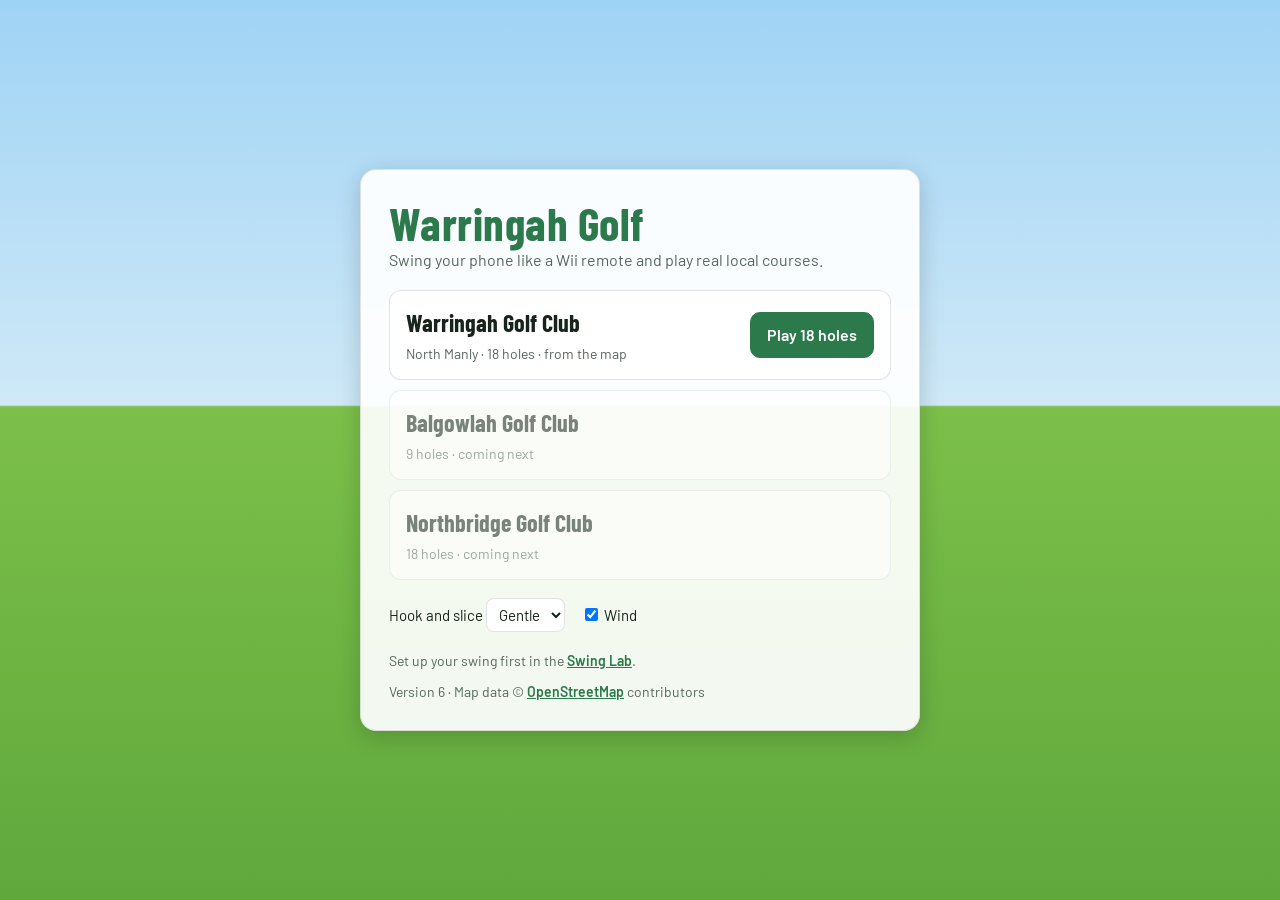
==== index.html @ 0b0e3e0f "Add files via upload" ====
<!doctype html>
<html lang="en">
<head>
<meta charset="utf-8">
<meta name="viewport" content="width=device-width,initial-scale=1">
<title>Warringah Golf</title>
<link rel="preconnect" href="https://fonts.googleapis.com">
<link rel="preconnect" href="https://fonts.gstatic.com" crossorigin>
<link rel="stylesheet" href="https://fonts.googleapis.com/css2?family=Barlow:wght@400;500;600&family=Barlow+Condensed:wght@600;700&display=swap">
<link rel="stylesheet" href="style.css">
<style>
/* Layout: the 3D course fills the window; panels float over it in the corners, Wii style. */
:root{ --panel:rgba(255,255,255,.92); --panel-ink:#17231b; --panel-muted:#55665a; --panel-line:rgba(23,35,27,.12); }
html,body{height:100%;overflow:hidden}
body{background:#9fd3f5}
#view{position:fixed;inset:0;width:100%;height:100%;display:block}
.panel{background:var(--panel);color:var(--panel-ink);border-radius:16px;box-shadow:0 6px 24px rgba(0,0,0,.18);border:1px solid var(--panel-line)}
#hud{position:fixed;inset:0;pointer-events:none}
#hud > *{pointer-events:auto}
.tl{position:absolute;top:calc(14px + env(safe-area-inset-top,0px));left:16px;padding:12px 16px;display:flex;gap:14px;align-items:center}
.holeNum{font-family:var(--display);font-size:52px;line-height:.9;font-weight:700;color:var(--fairway)}
.holeNum small{display:block;font-size:13px;letter-spacing:.1em;text-transform:uppercase;color:var(--panel-muted);font-family:var(--body);font-weight:600}
.tl .meta{display:grid;gap:2px;font-variant-numeric:tabular-nums}
.tl .meta b{font-family:var(--display);font-size:22px}
.tl .meta span{color:var(--panel-muted);font-size:14px}
.tr{position:absolute;top:calc(14px + env(safe-area-inset-top,0px));right:16px;display:flex;gap:8px;align-items:center;flex-wrap:wrap;justify-content:flex-end;max-width:60vw}
.tr button,.btnp{background:var(--panel);color:var(--panel-ink);border:1px solid var(--panel-line);box-shadow:0 3px 12px rgba(0,0,0,.12)}
.chip{font-size:13px;font-weight:600;border-radius:999px;padding:6px 12px;background:var(--panel);color:var(--panel-muted);border:1px solid var(--panel-line);white-space:nowrap}
.chip.ok{color:#1f7a45} .chip.bad{color:#b3372b}
.tc{position:absolute;top:calc(14px + env(safe-area-inset-top,0px));left:50%;transform:translateX(-50%);padding:8px 14px;display:flex;gap:10px;align-items:center;font-variant-numeric:tabular-nums}
#windArrow{width:26px;height:26px;display:inline-block;transition:transform .3s}
.tc .k{font-size:12px;text-transform:uppercase;letter-spacing:.08em;color:var(--panel-muted)}
.tc b{font-family:var(--display);font-size:20px}
.bl{position:absolute;left:16px;bottom:calc(16px + env(safe-area-inset-bottom,0px));padding:14px 18px;min-width:220px;display:grid;gap:8px}
.bl .row{display:flex;justify-content:space-between;gap:16px;align-items:baseline}
.bl .k{font-size:12px;text-transform:uppercase;letter-spacing:.08em;color:var(--panel-muted)}
.bl .big{font-family:var(--display);font-size:30px;font-weight:700;line-height:1}
.bl .mid{font-family:var(--display);font-size:22px;font-weight:700}
#hint{font-size:14px;color:var(--panel-muted);border-top:1px solid var(--panel-line);padding-top:8px}
.br{position:absolute;right:16px;bottom:calc(16px + env(safe-area-inset-bottom,0px));padding:8px;display:grid;gap:6px}
#mini{width:200px;height:290px;border-radius:10px;display:block}
.br .row{display:flex;gap:6px}
.br button{flex:1;padding:8px 10px;font-size:14px}
#banner{position:absolute;left:50%;bottom:calc(120px + env(safe-area-inset-bottom,0px));transform:translate(-50%,10px);padding:12px 20px;font-size:18px;font-weight:600;opacity:0;transition:opacity .25s,transform .25s;pointer-events:none;max-width:min(560px,90vw);text-align:center}
#banner.show{opacity:1;transform:translate(-50%,0)}
#holeCard{position:fixed;left:50%;top:38%;transform:translate(-50%,-50%) scale(.96);padding:22px 40px;text-align:center;opacity:0;transition:opacity .3s,transform .3s;pointer-events:none}
#holeCard.show{opacity:1;transform:translate(-50%,-50%) scale(1)}
#cardA{font-family:var(--display);font-size:64px;font-weight:700;line-height:1;color:var(--fairway)}
#cardB{font-size:18px;color:var(--panel-muted);margin-top:6px}
#powerBar{position:absolute;left:50%;bottom:calc(70px + env(safe-area-inset-bottom,0px));transform:translateX(-50%);width:320px;height:16px;border-radius:999px;overflow:hidden;background:rgba(255,255,255,.7)}
#powerFill{height:100%;width:0;background:linear-gradient(90deg,#7cc98f,#2c7a4c 70%,#e0a33d 92%,#d0533f)}
/* menu and modals */
.overlay{position:fixed;inset:0;display:grid;place-items:center;padding:16px;background:rgba(14,30,20,.35);z-index:5}
#menu{background:linear-gradient(180deg,#9fd3f5 0%,#cfe9f7 45%,#7cc04a 45.2%,#5fa83c 100%)}
.menuBox{width:min(560px,100%);padding:28px;display:grid;gap:18px}
.menuBox h1{font-size:46px;color:var(--fairway)}
.menuBox p{margin:0;color:var(--panel-muted)}
.courses{display:grid;gap:10px}
.course{display:flex;justify-content:space-between;align-items:center;gap:12px;padding:14px 16px;border-radius:12px;border:1px solid var(--panel-line);background:#fff}
.course b{font-family:var(--display);font-size:24px}
.course span{font-size:14px;color:var(--panel-muted)}
.course.soon{opacity:.55}
.course .acts{display:flex;gap:8px;flex-wrap:wrap;justify-content:flex-end}
.opts{display:flex;gap:16px;flex-wrap:wrap;align-items:center;font-size:15px}
.opts select{font:inherit;padding:6px 8px;border-radius:8px;border:1px solid var(--panel-line);background:#fff;color:var(--panel-ink)}
.menuFoot{display:flex;justify-content:space-between;gap:10px;flex-wrap:wrap;font-size:14px;color:var(--panel-muted)}
.menuFoot a{color:var(--fairway);font-weight:600}
.pairBox{width:min(520px,100%);padding:24px;display:grid;gap:14px}
.pairRow{display:flex;gap:18px;align-items:center;flex-wrap:wrap}
#qr{width:170px;height:170px;background:#fff;border-radius:12px;padding:8px;display:grid;place-items:center;border:1px solid var(--panel-line);flex:none}
#qr img{width:100%;height:100%;image-rendering:pixelated}
#qrLink{font-size:12px;word-break:break-all;color:var(--panel-muted)}
.pairBox ol{margin:0;padding-left:20px;flex:1 1 220px}
.keys{font-size:13px;color:var(--panel-muted)}
kbd{font:600 12px/1 var(--body);border:1px solid var(--panel-line);background:#f4f6f2;border-radius:5px;padding:2px 6px}
.scoreBox{width:min(980px,100%);padding:22px;display:grid;gap:14px}
.tableWrap{overflow-x:auto}
#scoreTable table{border-collapse:collapse;width:100%;font-variant-numeric:tabular-nums}
#scoreTable th,#scoreTable td{padding:6px 7px;text-align:center;border-bottom:1px solid var(--panel-line);font-size:15px}
#scoreTable th{text-align:left;color:var(--panel-muted);font-weight:600}
#scoreTable tr.dim td{color:var(--panel-muted);font-size:12px}
#scoreTable td.under span{display:inline-grid;place-items:center;width:28px;height:28px;color:#fff;background:#2c7a4c;border-radius:50%}
#scoreTable td.over{color:#b3372b;font-weight:700}
.scoreBox .acts{display:flex;gap:10px;justify-content:flex-end}
@media (max-width:760px){ #mini{width:130px;height:190px} .tc{display:none} .holeNum{font-size:40px} .bl{min-width:0} }
</style>
</head>
<body>
<canvas id="view" aria-label="Golf course"></canvas>

<div id="hud" hidden>
  <section class="panel tl">
    <div class="holeNum"><small>Hole</small><span id="hHole">1</span></div>
    <div class="meta"><b id="hPar">Par 4</b><span id="hStroke">Shot 1</span><span>Total <b id="hTotal" style="font-size:16px">E</b></span></div>
  </section>
  <section class="panel tc" aria-label="Wind">
    <svg id="windArrow" viewBox="0 0 26 26" aria-hidden="true"><path d="M13 2 L20 12 H15 V24 H11 V12 H6 Z" fill="#2a64a3"/></svg>
    <div><div class="k">Wind</div><b id="hWind">Calm</b></div>
  </section>
  <div class="tr">
    <span class="chip" id="linkChip">Phone not linked</span>
    <button id="pairBtn">Phone code</button>
    <button id="cardBtn">Scorecard</button>
    <button id="menuBtn">Menu</button>
  </div>
  <section class="panel bl">
    <div class="row"><span class="k">To the pin</span><span class="big" id="hPin">–</span></div>
    <div class="row"><span class="k">Club</span><span class="mid" id="hClub">Driver</span></div>
    <div class="row"><span class="k" id="hClubMax">Up to 230 m</span><span class="k" id="hLie">Tee</span></div>
    <div id="hint"></div>
  </section>
  <section class="panel br">
    <canvas id="mini" width="400" height="580" aria-label="Map of this hole"></canvas>
    <div class="row"><button id="mapBtn">Overhead view</button></div>
  </section>
  <div class="panel" id="banner" role="status"></div>
  <div id="powerBar" hidden><div id="powerFill"></div></div>
</div>
<div class="panel" id="holeCard" aria-live="polite"><div id="cardA"></div><div id="cardB"></div></div>

<div class="overlay" id="menu">
  <div class="panel menuBox">
    <div>
      <h1>Warringah Golf</h1>
      <p>Swing your phone like a Wii remote and play real local courses.</p>
    </div>
    <div class="courses">
      <div class="course">
        <div><b>Warringah Golf Club</b><br><span>North Manly · 18 holes · from the map</span></div>
        <div class="acts"><button id="resumeBtn" class="btnp" hidden>Resume</button><button id="playBtn" class="primary">Play 18 holes</button></div>
      </div>
      <div class="course soon"><div><b>Balgowlah Golf Club</b><br><span>9 holes · coming next</span></div></div>
      <div class="course soon"><div><b>Northbridge Golf Club</b><br><span>18 holes · coming next</span></div></div>
    </div>
    <div class="opts">
      <label>Hook and slice <select id="curveSel"><option value="off">Off</option><option value="gentle">Gentle</option><option value="full">Full</option></select></label>
      <label><input type="checkbox" id="windChk"> Wind</label>
    </div>
    <div class="menuFoot"><span>Set up your swing first in the <a href="lab.html">Swing Lab</a>.</span><span><span id="ver"></span> · Map data © <a href="https://www.openstreetmap.org/copyright" target="_blank" rel="noopener">OpenStreetMap</a> contributors</span></div>
  </div>
</div>

<div class="overlay" id="pairModal" hidden>
  <div class="panel pairBox">
    <h2 style="color:var(--panel-ink)">Link your phone</h2>
    <div class="pairRow">
      <div id="qr">Making a code…</div>
      <ol>
        <li>Phone on the same Wi-Fi.</li>
        <li>Scan the code and open the link.</li>
        <li>Tap <b>Start</b>.</li>
        <li>Use <b>◀ Aim ▶</b> to aim, then hold the pad and swing.</li>
      </ol>
    </div>
    <div id="qrLink"></div>
    <div class="keys">No phone? Aim with <kbd>←</kbd> <kbd>→</kbd>, change club with <kbd>↑</kbd> <kbd>↓</kbd>, hold <kbd>Space</kbd> and let go to swing, <kbd>M</kbd> for the overhead view.</div>
    <div style="display:flex;justify-content:flex-end"><button id="pairClose">Close</button></div>
  </div>
</div>

<div class="overlay" id="scoreModal" hidden>
  <div class="panel scoreBox">
    <h2 id="scoreTitle" style="color:var(--panel-ink)">Scorecard</h2>
    <div class="tableWrap" id="scoreTable"></div>
    <p id="scoreSum" style="margin:0"></p>
    <div class="acts"><button id="scoreNew" class="primary" hidden>Play again</button><button id="scoreClose">Close</button></div>
  </div>
</div>
<div class="toast" id="toast"></div>

<script src="vendor/three.min.js"></script>
<script src="vendor/peerjs.min.js"></script>
<script src="vendor/qrcode.js"></script>
<script src="courses/warringah.js"></script>
<script src="js/course.js"></script>
<script src="js/physics.js"></script>
<script src="js/scene.js"></script>
<script src="js/game.js"></script>
</body>
</html>
---- style.css ----
/* Layout: one centred column on the Mac screen; the phone page is a single full-height pad. */
:root{
  --bg:#edf1e9; --surface:#ffffff; --surface-2:#f6f8f3; --ink:#17231b; --muted:#5b6a5f; --line:#d6dfd1;
  --fairway:#2c7a4c; --fairway-ink:#ffffff; --fairway-soft:#dcefe2; --rough:#c9dcc0; --green-dark:#9fc79f;
  --sand:#e6d6a8; --flag:#c43f2e; --flag-soft:#f8e0dc; --amber:#9a5f10; --amber-soft:#faeed7;
  --info:#2a64a3; --info-soft:#e0ebf7;
  --display:"Barlow Condensed","Arial Narrow",system-ui,sans-serif;
  --body:"Barlow",system-ui,-apple-system,"Segoe UI",sans-serif;
  color-scheme:light;
}
@media (prefers-color-scheme: dark){
  :root:not([data-theme="light"]){
    --bg:#0e1511; --surface:#16201a; --surface-2:#1b271f; --ink:#e3ebe5; --muted:#99ab9e; --line:#27362c;
    --fairway:#5cc489; --fairway-ink:#0e1511; --fairway-soft:#1b3a28; --rough:#1e3526; --green-dark:#2c5a3a;
    --sand:#5a4e2c; --flag:#ef7b69; --flag-soft:#3b1f1b; --amber:#e6aa59; --amber-soft:#382a15;
    --info:#7cb2ea; --info-soft:#17283a; color-scheme:dark;
  }
}
:root[data-theme="dark"]{
  --bg:#0e1511; --surface:#16201a; --surface-2:#1b271f; --ink:#e3ebe5; --muted:#99ab9e; --line:#27362c;
  --fairway:#5cc489; --fairway-ink:#0e1511; --fairway-soft:#1b3a28; --rough:#1e3526; --green-dark:#2c5a3a;
  --sand:#5a4e2c; --flag:#ef7b69; --flag-soft:#3b1f1b; --amber:#e6aa59; --amber-soft:#382a15;
  --info:#7cb2ea; --info-soft:#17283a; color-scheme:dark;
}
*{box-sizing:border-box}
[hidden]{display:none!important}
html,body{margin:0}
body{background:var(--bg);color:var(--ink);font:16px/1.5 var(--body)}
h1,h2,.num{font-family:var(--display);letter-spacing:.01em;text-wrap:balance}
h1{font-size:30px;line-height:1.1;margin:0;font-weight:700}
h2{font-size:15px;margin:0 0 12px;text-transform:uppercase;letter-spacing:.08em;color:var(--muted);font-weight:600}
.muted{color:var(--muted)}
button{font:inherit;border-radius:10px;padding:10px 16px;cursor:pointer;border:1px solid var(--line);background:var(--surface-2);color:var(--ink)}
button.primary{background:var(--fairway);color:var(--fairway-ink);border-color:var(--fairway);font-weight:600}
button:focus-visible{outline:3px solid var(--info);outline-offset:2px}
button:disabled{opacity:.5;cursor:default}
.pill{display:inline-block;flex:none;min-width:86px;text-align:center;font-size:12px;font-weight:600;border-radius:999px;padding:3px 10px;background:var(--surface-2);color:var(--muted);border:1px solid var(--line)}
.ok .pill{background:var(--fairway-soft);color:var(--fairway);border-color:transparent}
.bad .pill{background:var(--flag-soft);color:var(--flag);border-color:transparent}
.run .pill{background:var(--info-soft);color:var(--info);border-color:transparent}
.warn .pill{background:var(--amber-soft);color:var(--amber);border-color:transparent}
.toast{position:fixed;left:50%;bottom:calc(20px + env(safe-area-inset-bottom,0px));transform:translateX(-50%);background:var(--ink);color:var(--bg);padding:8px 14px;border-radius:999px;font-size:14px;opacity:0;transition:opacity .2s;pointer-events:none;z-index:9}
.toast.show{opacity:1}
@media (prefers-reduced-motion: reduce){*{transition:none!important;animation:none!important}}
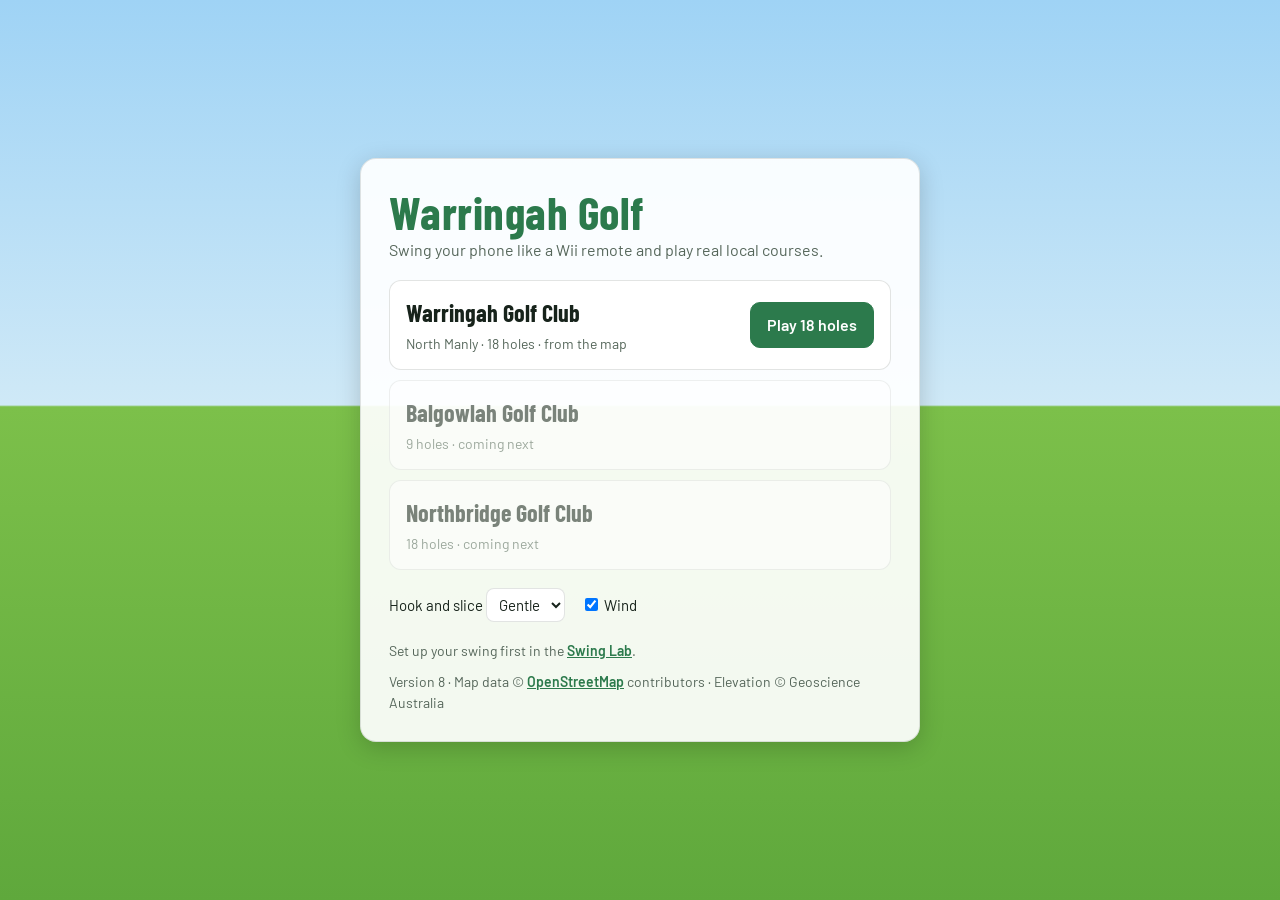
==== commit f76a3281: "Add files via upload" ====
--- a/index.html
+++ b/index.html
@@ -41,14 +41,23 @@
 #mini{width:200px;height:290px;border-radius:10px;display:block}
 .br .row{display:flex;gap:6px}
 .br button{flex:1;padding:8px 10px;font-size:14px}
+.br button.on{background:#2c7a4c;color:#fff;border-color:#2c7a4c}
 #banner{position:absolute;left:50%;bottom:calc(120px + env(safe-area-inset-bottom,0px));transform:translate(-50%,10px);padding:12px 20px;font-size:18px;font-weight:600;opacity:0;transition:opacity .25s,transform .25s;pointer-events:none;max-width:min(560px,90vw);text-align:center}
 #banner.show{opacity:1;transform:translate(-50%,0)}
 #holeCard{position:fixed;left:50%;top:38%;transform:translate(-50%,-50%) scale(.96);padding:22px 40px;text-align:center;opacity:0;transition:opacity .3s,transform .3s;pointer-events:none}
 #holeCard.show{opacity:1;transform:translate(-50%,-50%) scale(1)}
 #cardA{font-family:var(--display);font-size:64px;font-weight:700;line-height:1;color:var(--fairway)}
 #cardB{font-size:18px;color:var(--panel-muted);margin-top:6px}
-#powerBar{position:absolute;left:50%;bottom:calc(70px + env(safe-area-inset-bottom,0px));transform:translateX(-50%);width:320px;height:16px;border-radius:999px;overflow:hidden;background:rgba(255,255,255,.7)}
-#powerFill{height:100%;width:0;background:linear-gradient(90deg,#7cc98f,#2c7a4c 70%,#e0a33d 92%,#d0533f)}
+/* Wii-style swing bar: fills as you swing; the white line is 100%, red above it is an overswing */
+#meter{position:absolute;left:16px;top:50%;transform:translateY(-50%);padding:10px 8px;display:grid;gap:6px;justify-items:center;width:58px}
+#meter .track{position:relative;width:22px;height:240px;border-radius:12px;background:#e3e9e1;overflow:hidden;border:2px solid #fff;box-shadow:inset 0 1px 4px rgba(0,0,0,.18)}
+#meter .over{position:absolute;left:0;right:0;top:0;height:calc(100% * 30 / 130);background:repeating-linear-gradient(-45deg,#f6c9c2,#f6c9c2 5px,#fbe2de 5px,#fbe2de 10px)}
+#meter .fill{position:absolute;left:0;right:0;bottom:0;height:0;background:linear-gradient(0deg,#5bbf74,#2c7a4c 55%,#e0a33d 77%,#d0533f 90%);transition:height .06s linear}
+#meter .peak{position:absolute;left:-2px;right:-2px;height:3px;background:#17231b;bottom:0;opacity:0}
+#meter .full{position:absolute;left:-2px;right:-2px;height:3px;background:#fff;bottom:calc(100% * 100 / 130);box-shadow:0 0 0 1px rgba(0,0,0,.25)}
+#meter .pinTick{position:absolute;left:-6px;width:10px;height:10px;transform:translateY(50%) rotate(45deg);background:#ffe066;border:1px solid #9a7a10;bottom:0;display:none}
+#meter b{font-family:var(--display);font-size:18px;font-variant-numeric:tabular-nums}
+#meter.done .fill{transition:height .25s ease}
 /* menu and modals */
 .overlay{position:fixed;inset:0;display:grid;place-items:center;padding:16px;background:rgba(14,30,20,.35);z-index:5}
 #menu{background:linear-gradient(180deg,#9fd3f5 0%,#cfe9f7 45%,#7cc04a 45.2%,#5fa83c 100%)}
@@ -82,7 +91,7 @@
 #scoreTable td.under span{display:inline-grid;place-items:center;width:28px;height:28px;color:#fff;background:#2c7a4c;border-radius:50%}
 #scoreTable td.over{color:#b3372b;font-weight:700}
 .scoreBox .acts{display:flex;gap:10px;justify-content:flex-end}
-@media (max-width:760px){ #mini{width:130px;height:190px} .tc{display:none} .holeNum{font-size:40px} .bl{min-width:0} }
+@media (max-width:760px){ #mini{width:130px;height:190px} .tc{display:none} .holeNum{font-size:40px} .bl{min-width:0} #meter .track{height:150px} }
 </style>
 </head>
 <body>
@@ -107,14 +116,18 @@
     <div class="row"><span class="k">To the pin</span><span class="big" id="hPin">–</span></div>
     <div class="row"><span class="k">Club</span><span class="mid" id="hClub">Driver</span></div>
     <div class="row"><span class="k" id="hClubMax">Up to 230 m</span><span class="k" id="hLie">Tee</span></div>
+    <div class="row" id="playsRow" hidden><span class="k">Plays like</span><span class="mid" id="hPlays"></span></div>
     <div id="hint"></div>
   </section>
   <section class="panel br">
     <canvas id="mini" width="400" height="580" aria-label="Map of this hole"></canvas>
-    <div class="row"><button id="mapBtn">Overhead view</button></div>
+    <div class="row"><button id="mapBtn">Overhead</button><button id="readBtn">Read green</button></div>
   </section>
   <div class="panel" id="banner" role="status"></div>
-  <div id="powerBar" hidden><div id="powerFill"></div></div>
+  <section class="panel" id="meter" aria-label="Swing power">
+    <div class="track"><div class="over"></div><div class="fill" id="mFill"></div><div class="peak" id="mPeak"></div><div class="full"></div><div class="pinTick" id="mPin" title="Power to reach the pin"></div></div>
+    <b id="mLab">0%</b>
+  </section>
 </div>
 <div class="panel" id="holeCard" aria-live="polite"><div id="cardA"></div><div id="cardB"></div></div>
 
@@ -136,7 +149,7 @@
       <label>Hook and slice <select id="curveSel"><option value="off">Off</option><option value="gentle">Gentle</option><option value="full">Full</option></select></label>
       <label><input type="checkbox" id="windChk"> Wind</label>
     </div>
-    <div class="menuFoot"><span>Set up your swing first in the <a href="lab.html">Swing Lab</a>.</span><span><span id="ver"></span> · Map data © <a href="https://www.openstreetmap.org/copyright" target="_blank" rel="noopener">OpenStreetMap</a> contributors</span></div>
+    <div class="menuFoot"><span>Set up your swing first in the <a href="lab.html">Swing Lab</a>.</span><span><span id="ver"></span> · Map data © <a href="https://www.openstreetmap.org/copyright" target="_blank" rel="noopener">OpenStreetMap</a> contributors · Elevation © Geoscience Australia</span></div>
   </div>
 </div>
 
@@ -153,7 +166,7 @@
       </ol>
     </div>
     <div id="qrLink"></div>
-    <div class="keys">No phone? Aim with <kbd>←</kbd> <kbd>→</kbd>, change club with <kbd>↑</kbd> <kbd>↓</kbd>, hold <kbd>Space</kbd> and let go to swing, <kbd>M</kbd> for the overhead view.</div>
+    <div class="keys">No phone? Aim with <kbd>←</kbd> <kbd>→</kbd>, change club with <kbd>↑</kbd> <kbd>↓</kbd> (the putter works from anywhere), hold <kbd>Space</kbd> and let go to swing, <kbd>M</kbd> overhead view, <kbd>G</kbd> read the green.</div>
     <div style="display:flex;justify-content:flex-end"><button id="pairClose">Close</button></div>
   </div>
 </div>
@@ -172,7 +185,12 @@
 <script src="vendor/peerjs.min.js"></script>
 <script src="vendor/qrcode.js"></script>
 <script src="courses/warringah.js"></script>
+<script src="courses/warringah-elev.js"></script>
 <script src="js/course.js"></script>
+<script src="js/terrain.js"></script>
+<script src="js/trees.js"></script>
+<script src="js/greens.js"></script>
+<script src="js/golfer.js"></script>
 <script src="js/physics.js"></script>
 <script src="js/scene.js"></script>
 <script src="js/game.js"></script>
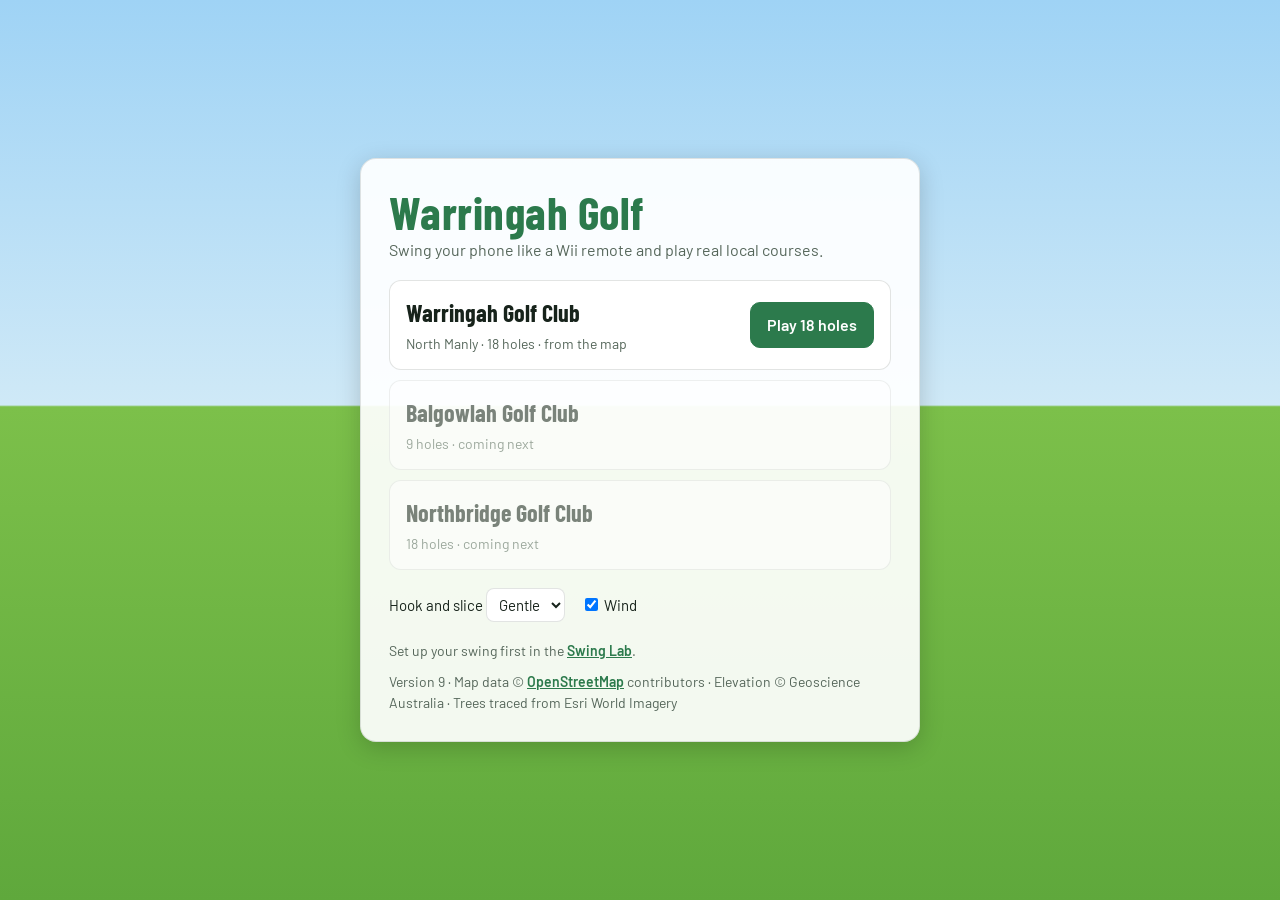
==== commit 97c8e768: "Add files via upload" ====
--- a/index.html
+++ b/index.html
@@ -50,14 +50,21 @@
 #cardB{font-size:18px;color:var(--panel-muted);margin-top:6px}
 /* Wii-style swing bar: fills as you swing; the white line is 100%, red above it is an overswing */
 #meter{position:absolute;left:16px;top:50%;transform:translateY(-50%);padding:10px 8px;display:grid;gap:6px;justify-items:center;width:58px}
-#meter .track{position:relative;width:22px;height:240px;border-radius:12px;background:#e3e9e1;overflow:hidden;border:2px solid #fff;box-shadow:inset 0 1px 4px rgba(0,0,0,.18)}
+#meter{--th:240px}
+#meter .track{position:relative;width:22px;height:var(--th);border-radius:12px;background:#e3e9e1;overflow:hidden;border:2px solid #fff;box-shadow:inset 0 1px 4px rgba(0,0,0,.18)}
 #meter .over{position:absolute;left:0;right:0;top:0;height:calc(100% * 30 / 130);background:repeating-linear-gradient(-45deg,#f6c9c2,#f6c9c2 5px,#fbe2de 5px,#fbe2de 10px)}
-#meter .fill{position:absolute;left:0;right:0;bottom:0;height:0;background:linear-gradient(0deg,#5bbf74,#2c7a4c 55%,#e0a33d 77%,#d0533f 90%);transition:height .06s linear}
+#meter .fill{position:absolute;left:0;right:0;bottom:0;height:0;background:linear-gradient(0deg,#5bbf74,#2c7a4c 50%,#e0a33d 70%,#d0533f 77%,#b3261e);background-size:100% var(--th);background-position:bottom;transition:height .06s linear}
 #meter .peak{position:absolute;left:-2px;right:-2px;height:3px;background:#17231b;bottom:0;opacity:0}
 #meter .full{position:absolute;left:-2px;right:-2px;height:3px;background:#fff;bottom:calc(100% * 100 / 130);box-shadow:0 0 0 1px rgba(0,0,0,.25)}
 #meter .pinTick{position:absolute;left:-6px;width:10px;height:10px;transform:translateY(50%) rotate(45deg);background:#ffe066;border:1px solid #9a7a10;bottom:0;display:none}
 #meter b{font-family:var(--display);font-size:18px;font-variant-numeric:tabular-nums}
 #meter.done .fill{transition:height .25s ease}
+/* overswing: the bar goes haywire */
+#meter.crazy{animation:mShake .09s linear 14}
+#meter.crazy .fill{animation:mFlash .12s steps(2) 12}
+#meter.crazy b{color:#b3261e !important}
+@keyframes mShake{0%{transform:translateY(-50%) translate(0,0) rotate(0)}25%{transform:translateY(-50%) translate(-4px,3px) rotate(-4deg)}50%{transform:translateY(-50%) translate(3px,-4px) rotate(3deg)}75%{transform:translateY(-50%) translate(-3px,-2px) rotate(-2deg)}100%{transform:translateY(-50%) translate(0,0) rotate(0)}}
+@keyframes mFlash{0%{filter:none}100%{filter:hue-rotate(160deg) saturate(3) brightness(1.3)}}
 /* menu and modals */
 .overlay{position:fixed;inset:0;display:grid;place-items:center;padding:16px;background:rgba(14,30,20,.35);z-index:5}
 #menu{background:linear-gradient(180deg,#9fd3f5 0%,#cfe9f7 45%,#7cc04a 45.2%,#5fa83c 100%)}
@@ -91,7 +98,7 @@
 #scoreTable td.under span{display:inline-grid;place-items:center;width:28px;height:28px;color:#fff;background:#2c7a4c;border-radius:50%}
 #scoreTable td.over{color:#b3372b;font-weight:700}
 .scoreBox .acts{display:flex;gap:10px;justify-content:flex-end}
-@media (max-width:760px){ #mini{width:130px;height:190px} .tc{display:none} .holeNum{font-size:40px} .bl{min-width:0} #meter .track{height:150px} }
+@media (max-width:760px){ #mini{width:130px;height:190px} .tc{display:none} .holeNum{font-size:40px} .bl{min-width:0} #meter{--th:150px} }
 </style>
 </head>
 <body>
@@ -149,7 +156,7 @@
       <label>Hook and slice <select id="curveSel"><option value="off">Off</option><option value="gentle">Gentle</option><option value="full">Full</option></select></label>
       <label><input type="checkbox" id="windChk"> Wind</label>
     </div>
-    <div class="menuFoot"><span>Set up your swing first in the <a href="lab.html">Swing Lab</a>.</span><span><span id="ver"></span> · Map data © <a href="https://www.openstreetmap.org/copyright" target="_blank" rel="noopener">OpenStreetMap</a> contributors · Elevation © Geoscience Australia</span></div>
+    <div class="menuFoot"><span>Set up your swing first in the <a href="lab.html">Swing Lab</a>.</span><span><span id="ver"></span> · Map data © <a href="https://www.openstreetmap.org/copyright" target="_blank" rel="noopener">OpenStreetMap</a> contributors · Elevation © Geoscience Australia · Trees traced from Esri World Imagery</span></div>
   </div>
 </div>
 
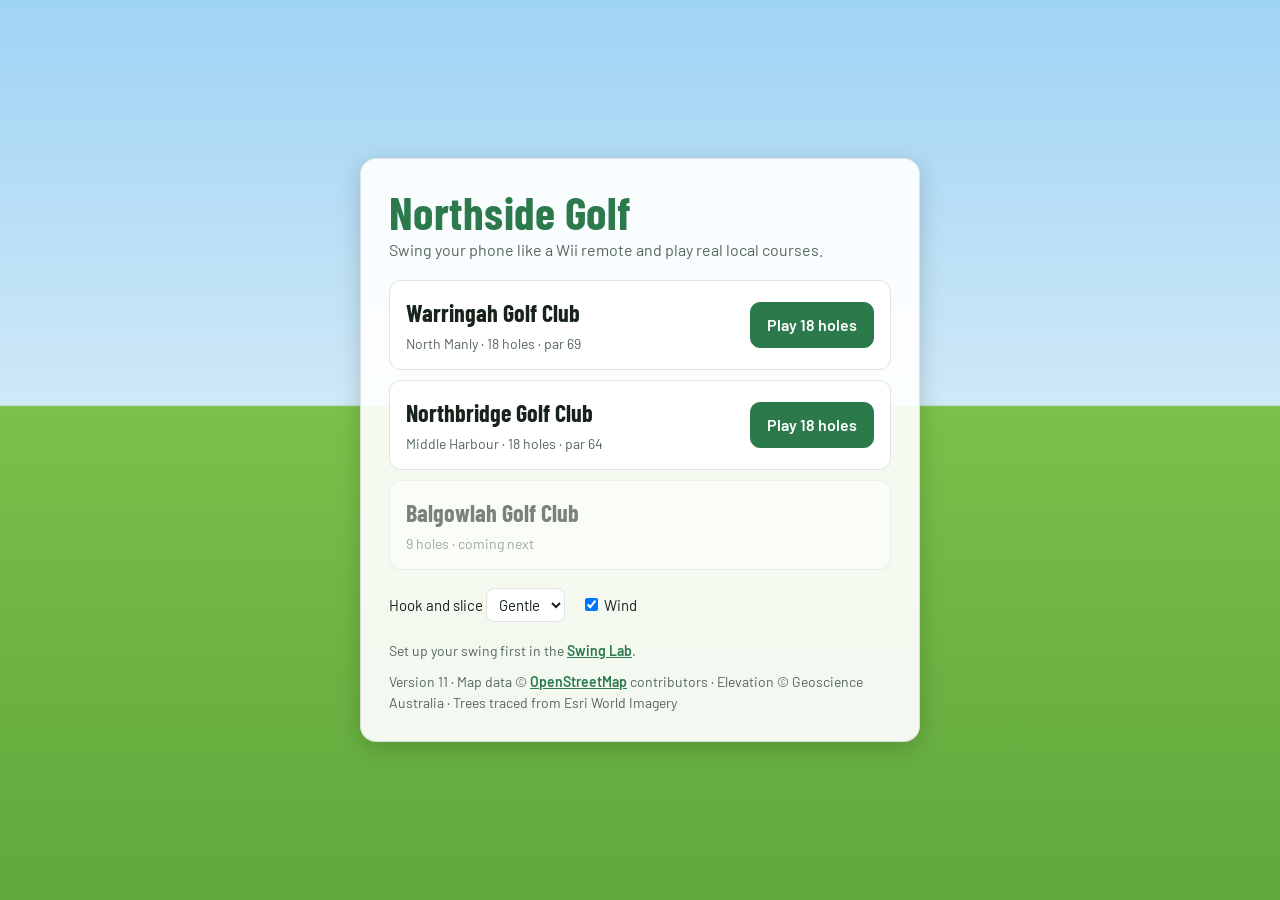
==== commit e23a0c89: "Add files via upload" ====
--- a/index.html
+++ b/index.html
@@ -47,7 +47,14 @@
 #holeCard{position:fixed;left:50%;top:38%;transform:translate(-50%,-50%) scale(.96);padding:22px 40px;text-align:center;opacity:0;transition:opacity .3s,transform .3s;pointer-events:none}
 #holeCard.show{opacity:1;transform:translate(-50%,-50%) scale(1)}
 #cardA{font-family:var(--display);font-size:64px;font-weight:700;line-height:1;color:var(--fairway)}
-#cardB{font-size:18px;color:var(--panel-muted);margin-top:6px}
+#cardB{font-size:18px;color:var(--panel-muted);margin-top:6px;white-space:pre-line}
+/* Wii-style call-outs: big bouncy words in the middle of the screen */
+#callout{position:fixed;left:50%;top:30%;transform:translate(-50%,-50%) scale(.4);font-family:var(--display);font-size:clamp(44px,9vw,96px);font-weight:800;color:#fff;letter-spacing:.01em;
+  -webkit-text-stroke:3px #1f7a3a;paint-order:stroke fill;text-shadow:0 6px 0 rgba(0,0,0,.18);opacity:0;pointer-events:none;z-index:4;white-space:nowrap}
+#callout.gold{-webkit-text-stroke-color:#b07a00;color:#ffe066}
+#callout.bad{-webkit-text-stroke-color:#9b2d20;color:#fff}
+#callout.show{animation:pop 1.9s cubic-bezier(.2,1.4,.4,1) forwards}
+@keyframes pop{0%{opacity:0;transform:translate(-50%,-50%) scale(.4)}12%{opacity:1;transform:translate(-50%,-50%) scale(1.12)}22%{transform:translate(-50%,-50%) scale(1)}80%{opacity:1;transform:translate(-50%,-50%) scale(1)}100%{opacity:0;transform:translate(-50%,-60%) scale(1)}}
 /* Wii-style swing bar: fills as you swing; the white line is 100%, red above it is an overswing */
 #meter{position:absolute;left:16px;top:50%;transform:translateY(-50%);padding:10px 8px;display:grid;gap:6px;justify-items:center;width:58px}
 #meter{--th:240px}
@@ -137,20 +144,24 @@
   </section>
 </div>
 <div class="panel" id="holeCard" aria-live="polite"><div id="cardA"></div><div id="cardB"></div></div>
+<div id="callout" aria-live="polite"></div>
 
 <div class="overlay" id="menu">
   <div class="panel menuBox">
     <div>
-      <h1>Warringah Golf</h1>
+      <h1>Northside Golf</h1>
       <p>Swing your phone like a Wii remote and play real local courses.</p>
     </div>
     <div class="courses">
-      <div class="course">
-        <div><b>Warringah Golf Club</b><br><span>North Manly · 18 holes · from the map</span></div>
-        <div class="acts"><button id="resumeBtn" class="btnp" hidden>Resume</button><button id="playBtn" class="primary">Play 18 holes</button></div>
+      <div class="course" data-course="warringah" data-name="Warringah">
+        <div><b>Warringah Golf Club</b><br><span>North Manly · 18 holes · par 69</span></div>
+        <div class="acts"><button class="btnp resume" hidden>Resume</button><button id="playBtn" class="primary play">Play 18 holes</button></div>
+      </div>
+      <div class="course" data-course="northbridge" data-name="Northbridge">
+        <div><b>Northbridge Golf Club</b><br><span>Middle Harbour · 18 holes · par 64</span></div>
+        <div class="acts"><button class="btnp resume" hidden>Resume</button><button class="primary play">Play 18 holes</button></div>
       </div>
       <div class="course soon"><div><b>Balgowlah Golf Club</b><br><span>9 holes · coming next</span></div></div>
-      <div class="course soon"><div><b>Northbridge Golf Club</b><br><span>18 holes · coming next</span></div></div>
     </div>
     <div class="opts">
       <label>Hook and slice <select id="curveSel"><option value="off">Off</option><option value="gentle">Gentle</option><option value="full">Full</option></select></label>
@@ -193,6 +204,8 @@
 <script src="vendor/qrcode.js"></script>
 <script src="courses/warringah.js"></script>
 <script src="courses/warringah-elev.js"></script>
+<script src="courses/northbridge.js"></script>
+<script src="courses/northbridge-elev.js"></script>
 <script src="js/course.js"></script>
 <script src="js/terrain.js"></script>
 <script src="js/trees.js"></script>
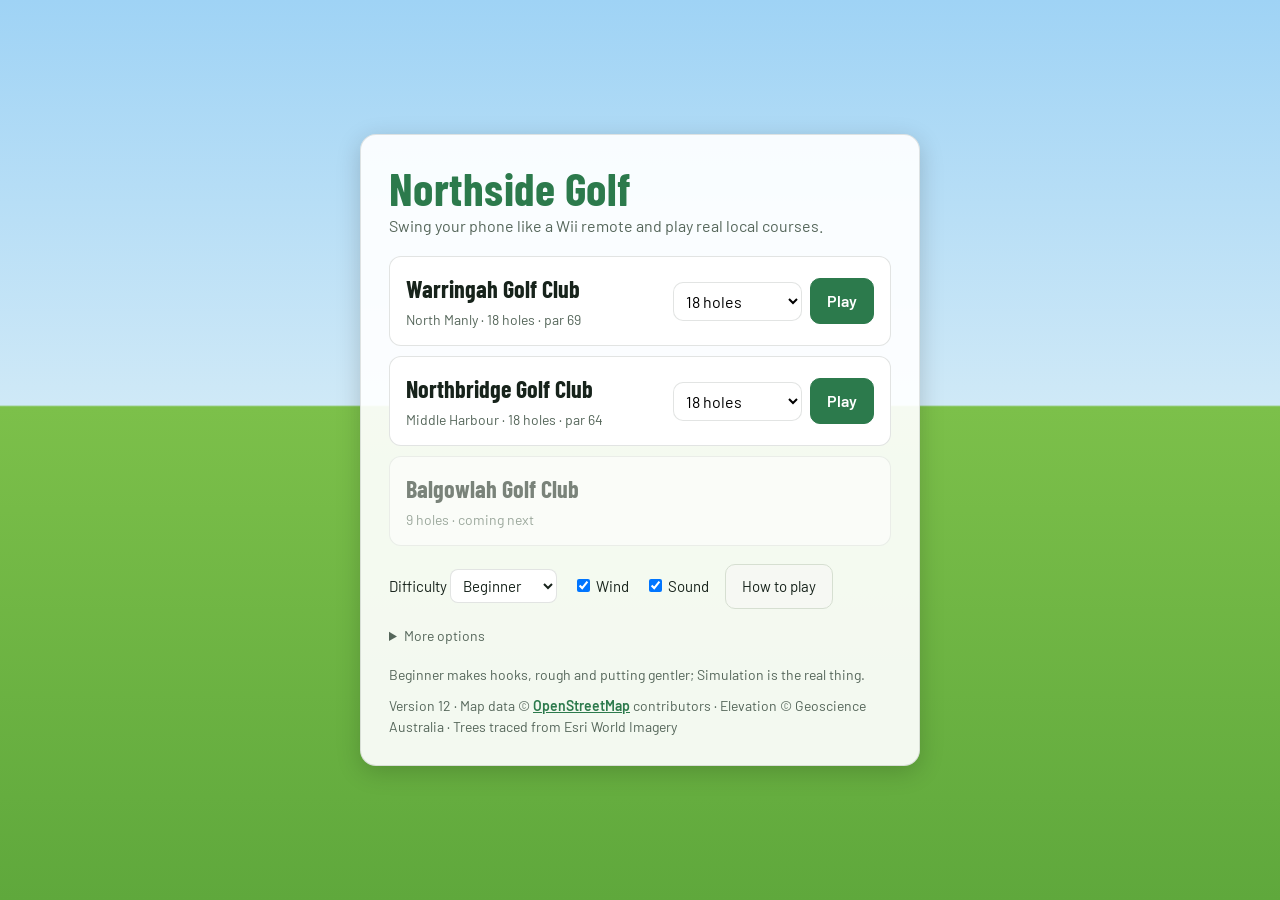
==== commit 6655e5d4: "Add files via upload" ====
--- a/index.html
+++ b/index.html
@@ -44,6 +44,37 @@
 .br button.on{background:#2c7a4c;color:#fff;border-color:#2c7a4c}
 #banner{position:absolute;left:50%;bottom:calc(120px + env(safe-area-inset-bottom,0px));transform:translate(-50%,10px);padding:12px 20px;font-size:18px;font-weight:600;opacity:0;transition:opacity .25s,transform .25s;pointer-events:none;max-width:min(560px,90vw);text-align:center}
 #banner.show{opacity:1;transform:translate(-50%,0)}
+#banner{white-space:pre-line;line-height:1.45}
+/* spin: where on the ball you strike it */
+#spinBox{position:absolute;right:calc(16px + 236px);bottom:calc(16px + env(safe-area-inset-bottom,0px));padding:10px;display:grid;justify-items:center;gap:6px;width:112px}
+#spinBox[hidden]{display:none}
+#spinPad{position:relative;width:84px;height:84px;border-radius:50%;cursor:crosshair;touch-action:none;
+  background:radial-gradient(circle at 34% 28%,#fff 0,#f3f3f3 38%,#d4d7d9 72%,#a6abae 100%);box-shadow:inset 0 -4px 8px rgba(0,0,0,.18),0 2px 6px rgba(0,0,0,.25)}
+#spinPad::before,#spinPad::after{content:"";position:absolute;background:rgba(50,50,50,.5)}
+#spinPad::before{left:50%;top:18%;bottom:18%;width:2px;transform:translateX(-50%)}
+#spinPad::after{top:50%;left:18%;right:18%;height:2px;transform:translateY(-50%)}
+#spinDot{position:absolute;left:50%;top:50%;width:13px;height:13px;border-radius:50%;background:#c6262e;border:2px solid #fff;transform:translate(-50%,-50%);box-shadow:0 1px 3px rgba(0,0,0,.4);transition:left .12s,top .12s}
+#spinLab{font-size:13px;font-weight:600;color:var(--panel-muted);text-align:center}
+@media (max-width:760px){ #spinBox{right:calc(16px + 146px);width:92px} #spinPad{width:64px;height:64px} }
+/* swing bar from a bad lie: the full line drops */
+#meter.lowered .full{background:#ffe066}
+#meter .full,#meter .over{transition:bottom .3s,height .3s}
+/* live link light */
+.dotLive{display:inline-block;width:9px;height:9px;border-radius:50%;background:#b8c2b9;margin-right:6px;vertical-align:1px}
+.dotLive.on{background:#2fae5a;box-shadow:0 0 0 0 rgba(47,174,90,.6);animation:pulse 1.2s infinite}
+@keyframes pulse{0%{box-shadow:0 0 0 0 rgba(47,174,90,.6)}100%{box-shadow:0 0 0 10px rgba(47,174,90,0)}}
+/* first-time guide */
+.guideBox{width:min(640px,100%);padding:26px;display:grid;gap:16px}
+.guideBox h2{font-size:32px;color:var(--fairway);margin:0}
+.guideBox p{margin:0;color:var(--panel-ink);line-height:1.5}
+.guideBox ul{margin:0;padding-left:20px;line-height:1.6}
+.steps{display:flex;gap:6px}.steps i{flex:1;height:5px;border-radius:3px;background:#dfe6dd}.steps i.on{background:var(--fairway)}
+.gStatus{display:grid;gap:6px;font-weight:600}
+.calDots{display:flex;gap:10px;font-size:28px;color:#cfd8cd}.calDots .on{color:var(--fairway)}
+.gActs{display:flex;justify-content:space-between;gap:10px;flex-wrap:wrap}
+.course .pick{display:flex;gap:8px;align-items:center;flex-wrap:wrap;justify-content:flex-end}
+.course select{font:inherit;padding:8px;border-radius:10px;border:1px solid var(--panel-line);background:#fff}
+details.more summary{cursor:pointer;color:var(--panel-muted);font-size:14px}
 #holeCard{position:fixed;left:50%;top:38%;transform:translate(-50%,-50%) scale(.96);padding:22px 40px;text-align:center;opacity:0;transition:opacity .3s,transform .3s;pointer-events:none}
 #holeCard.show{opacity:1;transform:translate(-50%,-50%) scale(1)}
 #cardA{font-family:var(--display);font-size:64px;font-weight:700;line-height:1;color:var(--fairway)}
@@ -121,7 +152,7 @@
     <div><div class="k">Wind</div><b id="hWind">Calm</b></div>
   </section>
   <div class="tr">
-    <span class="chip" id="linkChip">Phone not linked</span>
+    <span class="chip" id="linkChip"><span class="dotLive" id="liveDot"></span><span id="linkTxt">Phone not linked</span></span>
     <button id="pairBtn">Phone code</button>
     <button id="cardBtn">Scorecard</button>
     <button id="menuBtn">Menu</button>
@@ -137,6 +168,10 @@
     <canvas id="mini" width="400" height="580" aria-label="Map of this hole"></canvas>
     <div class="row"><button id="mapBtn">Overhead</button><button id="readBtn">Read green</button></div>
   </section>
+  <section class="panel" id="spinBox" aria-label="Spin" hidden>
+    <div id="spinPad" title="Click where to strike the ball: top = topspin, bottom = backspin, sides = curve. Double-click to reset."><i id="spinDot"></i></div>
+    <div id="spinLab">No spin</div>
+  </section>
   <div class="panel" id="banner" role="status"></div>
   <section class="panel" id="meter" aria-label="Swing power">
     <div class="track"><div class="over"></div><div class="fill" id="mFill"></div><div class="peak" id="mPeak"></div><div class="full"></div><div class="pinTick" id="mPin" title="Power to reach the pin"></div></div>
@@ -155,19 +190,24 @@
     <div class="courses">
       <div class="course" data-course="warringah" data-name="Warringah">
         <div><b>Warringah Golf Club</b><br><span>North Manly · 18 holes · par 69</span></div>
-        <div class="acts"><button class="btnp resume" hidden>Resume</button><button id="playBtn" class="primary play">Play 18 holes</button></div>
+        <div class="acts"><button class="btnp resume" hidden>Resume</button><div class="pick"><select class="roundSel" aria-label="Round"></select><button id="playBtn" class="primary play">Play</button></div></div>
       </div>
       <div class="course" data-course="northbridge" data-name="Northbridge">
         <div><b>Northbridge Golf Club</b><br><span>Middle Harbour · 18 holes · par 64</span></div>
-        <div class="acts"><button class="btnp resume" hidden>Resume</button><button class="primary play">Play 18 holes</button></div>
+        <div class="acts"><button class="btnp resume" hidden>Resume</button><div class="pick"><select class="roundSel" aria-label="Round"></select><button class="primary play">Play</button></div></div>
       </div>
       <div class="course soon"><div><b>Balgowlah Golf Club</b><br><span>9 holes · coming next</span></div></div>
     </div>
     <div class="opts">
-      <label>Hook and slice <select id="curveSel"><option value="off">Off</option><option value="gentle">Gentle</option><option value="full">Full</option></select></label>
+      <label>Difficulty <select id="diffSel"><option value="beginner">Beginner</option><option value="standard">Standard</option><option value="simulation">Simulation</option></select></label>
       <label><input type="checkbox" id="windChk"> Wind</label>
-    </div>
-    <div class="menuFoot"><span>Set up your swing first in the <a href="lab.html">Swing Lab</a>.</span><span><span id="ver"></span> · Map data © <a href="https://www.openstreetmap.org/copyright" target="_blank" rel="noopener">OpenStreetMap</a> contributors · Elevation © Geoscience Australia · Trees traced from Esri World Imagery</span></div>
+      <label><input type="checkbox" id="muteChk"> Sound</label>
+      <button id="guideBtn">How to play</button>
+      <details class="more"><summary>More options</summary><div class="opts" style="margin-top:8px">
+        <label>Hook and slice <select id="curveSel"><option value="off">Off</option><option value="gentle">Gentle</option><option value="full">Full</option></select></label>
+        <a href="lab.html">Swing Lab (fine-tune your swing)</a></div></details>
+    </div>
+    <div class="menuFoot"><span>Beginner makes hooks, rough and putting gentler; Simulation is the real thing.</span><span><span id="ver"></span> · Map data © <a href="https://www.openstreetmap.org/copyright" target="_blank" rel="noopener">OpenStreetMap</a> contributors · Elevation © Geoscience Australia · Trees traced from Esri World Imagery</span></div>
   </div>
 </div>
 
@@ -177,15 +217,24 @@
     <div class="pairRow">
       <div id="qr">Making a code…</div>
       <ol>
-        <li>Phone on the same Wi-Fi.</li>
-        <li>Scan the code and open the link.</li>
-        <li>Tap <b>Start</b>.</li>
-        <li>Use <b>◀ Aim ▶</b> to aim, then hold the pad and swing.</li>
+        <li>Scan this code with your phone's camera and open the link.</li>
+        <li>Tap <b>Start</b>, then <b>Allow</b> when it asks about motion (iPhone asks once).</li>
+        <li>Hold the phone like a club grip, thumb on the green pad, and swing.</li>
       </ol>
     </div>
+    <div class="gStatus"><span><span class="dotLive" id="pairDot"></span><span id="pairTxt">Waiting for your phone…</span></span></div>
     <div id="qrLink"></div>
-    <div class="keys">No phone? Aim with <kbd>←</kbd> <kbd>→</kbd>, change club with <kbd>↑</kbd> <kbd>↓</kbd> (the putter works from anywhere), hold <kbd>Space</kbd> and let go to swing, <kbd>M</kbd> overhead view, <kbd>G</kbd> read the green.</div>
-    <div style="display:flex;justify-content:flex-end"><button id="pairClose">Close</button></div>
+    <div class="keys">No phone? Aim with <kbd>←</kbd> <kbd>→</kbd>, change club with <kbd>↑</kbd> <kbd>↓</kbd>, hold <kbd>Space</kbd> and let go to swing, <kbd>M</kbd> overhead view, <kbd>G</kbd> read the green, <kbd>I</kbd><kbd>J</kbd><kbd>K</kbd><kbd>L</kbd> spin.</div>
+    <div class="gActs"><button id="pairReset">Make a new code</button><span style="display:flex;gap:8px"><button id="pairKeys">Play with keyboard</button><button id="pairClose" class="primary">Done</button></span></div>
+  </div>
+</div>
+
+<div class="overlay" id="guide" hidden>
+  <div class="panel guideBox" role="dialog" aria-labelledby="gTitle">
+    <div class="steps" id="gSteps"><i></i><i></i><i></i><i></i></div>
+    <h2 id="gTitle"></h2>
+    <div id="gBody"></div>
+    <div class="gActs"><button id="gSkip">Skip</button><span style="display:flex;gap:8px"><button id="gBack">Back</button><button id="gNext" class="primary">Next</button></span></div>
   </div>
 </div>
 
@@ -212,6 +261,7 @@
 <script src="js/greens.js"></script>
 <script src="js/golfer.js"></script>
 <script src="js/physics.js"></script>
+<script src="js/sound.js"></script>
 <script src="js/scene.js"></script>
 <script src="js/game.js"></script>
 </body>
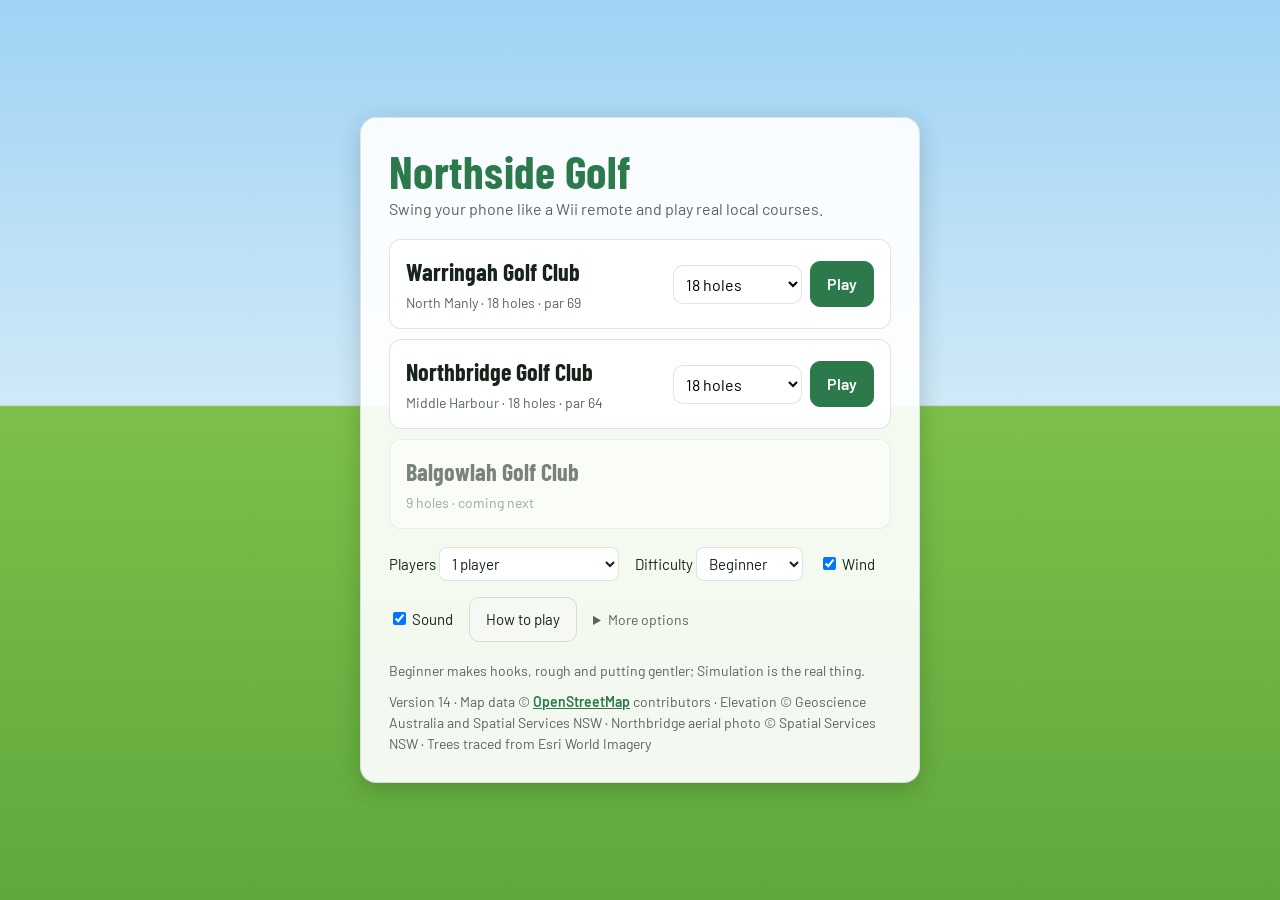
==== commit 018be6a8: "Add files via upload" ====
--- a/index.html
+++ b/index.html
@@ -84,6 +84,10 @@
   -webkit-text-stroke:3px #1f7a3a;paint-order:stroke fill;text-shadow:0 6px 0 rgba(0,0,0,.18);opacity:0;pointer-events:none;z-index:4;white-space:nowrap}
 #callout.gold{-webkit-text-stroke-color:#b07a00;color:#ffe066}
 #callout.bad{-webkit-text-stroke-color:#9b2d20;color:#fff}
+#callout.p1{-webkit-text-stroke-color:#174a85;color:#9fd0ff}
+#callout.p2{-webkit-text-stroke-color:#8a3210;color:#ffc19e}
+.ptag{display:inline-block;padding:1px 8px;border-radius:999px;color:#fff;font-size:12px;font-weight:700;width:max-content}
+#scoreTable tr.pl th i{display:inline-block;width:9px;height:9px;border-radius:50%;margin-right:5px}
 #callout.show{animation:pop 1.9s cubic-bezier(.2,1.4,.4,1) forwards}
 @keyframes pop{0%{opacity:0;transform:translate(-50%,-50%) scale(.4)}12%{opacity:1;transform:translate(-50%,-50%) scale(1.12)}22%{transform:translate(-50%,-50%) scale(1)}80%{opacity:1;transform:translate(-50%,-50%) scale(1)}100%{opacity:0;transform:translate(-50%,-60%) scale(1)}}
 /* Wii-style swing bar: fills as you swing; the white line is 100%, red above it is an overswing */
@@ -145,7 +149,7 @@
 <div id="hud" hidden>
   <section class="panel tl">
     <div class="holeNum"><small>Hole</small><span id="hHole">1</span></div>
-    <div class="meta"><b id="hPar">Par 4</b><span id="hStroke">Shot 1</span><span>Total <b id="hTotal" style="font-size:16px">E</b></span></div>
+    <div class="meta"><span id="hPlayer" class="ptag" hidden></span><b id="hPar">Par 4</b><span id="hStroke">Shot 1</span><span>Total <b id="hTotal" style="font-size:16px">E</b></span></div>
   </section>
   <section class="panel tc" aria-label="Wind">
     <svg id="windArrow" viewBox="0 0 26 26" aria-hidden="true"><path d="M13 2 L20 12 H15 V24 H11 V12 H6 Z" fill="#2a64a3"/></svg>
@@ -199,6 +203,7 @@
       <div class="course soon"><div><b>Balgowlah Golf Club</b><br><span>9 holes · coming next</span></div></div>
     </div>
     <div class="opts">
+      <label>Players <select id="playersSel"><option value="1">1 player</option><option value="2">2 players (two phones)</option></select></label>
       <label>Difficulty <select id="diffSel"><option value="beginner">Beginner</option><option value="standard">Standard</option><option value="simulation">Simulation</option></select></label>
       <label><input type="checkbox" id="windChk"> Wind</label>
       <label><input type="checkbox" id="muteChk"> Sound</label>
@@ -207,7 +212,7 @@
         <label>Hook and slice <select id="curveSel"><option value="off">Off</option><option value="gentle">Gentle</option><option value="full">Full</option></select></label>
         <a href="lab.html">Swing Lab (fine-tune your swing)</a></div></details>
     </div>
-    <div class="menuFoot"><span>Beginner makes hooks, rough and putting gentler; Simulation is the real thing.</span><span><span id="ver"></span> · Map data © <a href="https://www.openstreetmap.org/copyright" target="_blank" rel="noopener">OpenStreetMap</a> contributors · Elevation © Geoscience Australia · Trees traced from Esri World Imagery</span></div>
+    <div class="menuFoot"><span>Beginner makes hooks, rough and putting gentler; Simulation is the real thing.</span><span><span id="ver"></span> · Map data © <a href="https://www.openstreetmap.org/copyright" target="_blank" rel="noopener">OpenStreetMap</a> contributors · Elevation © Geoscience Australia and Spatial Services NSW · Northbridge aerial photo © Spatial Services NSW · Trees traced from Esri World Imagery</span></div>
   </div>
 </div>
 
@@ -217,7 +222,7 @@
     <div class="pairRow">
       <div id="qr">Making a code…</div>
       <ol>
-        <li>Scan this code with your phone's camera and open the link.</li>
+        <li id="pairLi1">Scan this code with your phone's camera and open the link.</li>
         <li>Tap <b>Start</b>, then <b>Allow</b> when it asks about motion (iPhone asks once).</li>
         <li>Hold the phone like a club grip, thumb on the green pad, and swing.</li>
       </ol>
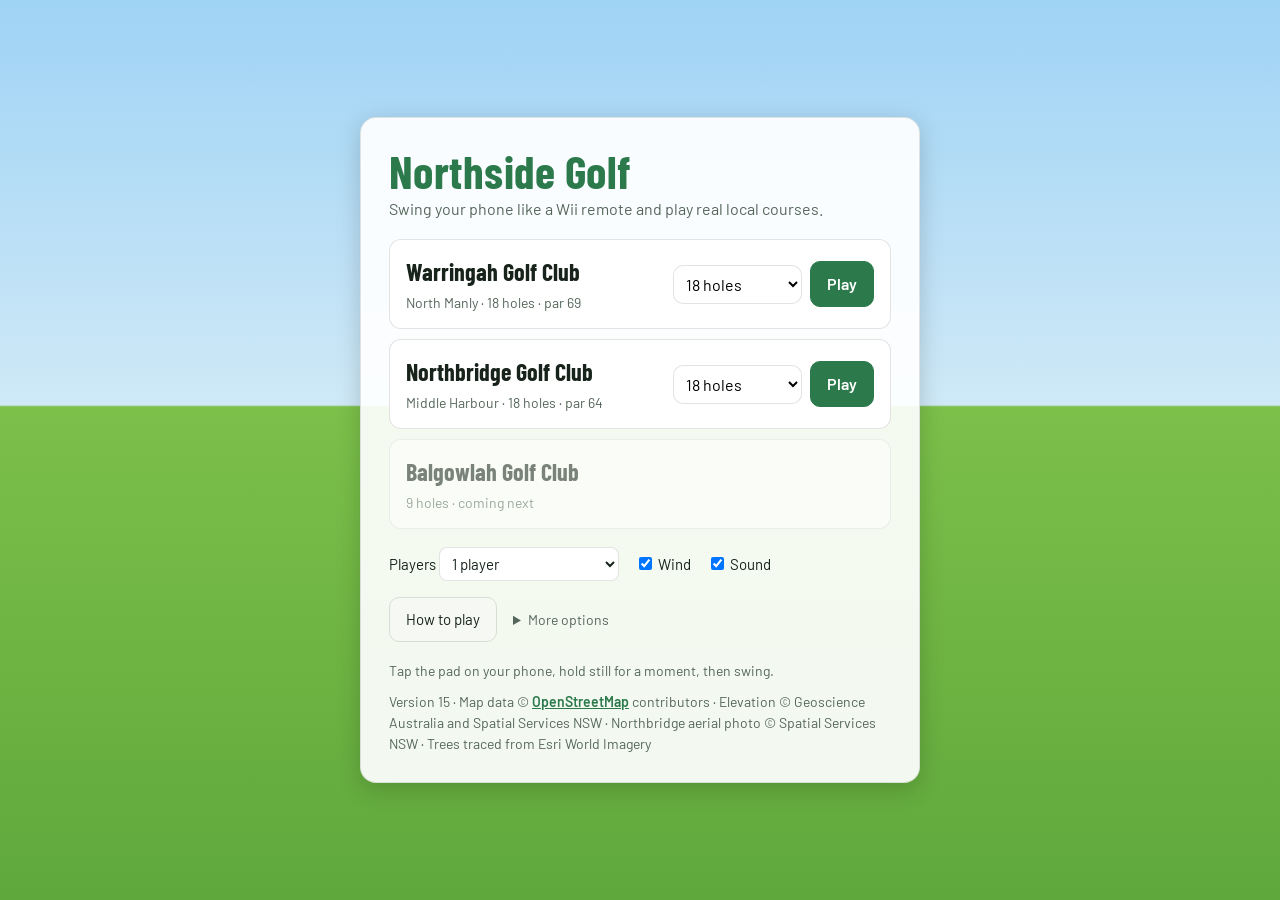
==== commit 804d5d6c: "Add files via upload" ====
--- a/index.html
+++ b/index.html
@@ -204,7 +204,6 @@
     </div>
     <div class="opts">
       <label>Players <select id="playersSel"><option value="1">1 player</option><option value="2">2 players (two phones)</option></select></label>
-      <label>Difficulty <select id="diffSel"><option value="beginner">Beginner</option><option value="standard">Standard</option><option value="simulation">Simulation</option></select></label>
       <label><input type="checkbox" id="windChk"> Wind</label>
       <label><input type="checkbox" id="muteChk"> Sound</label>
       <button id="guideBtn">How to play</button>
@@ -212,7 +211,7 @@
         <label>Hook and slice <select id="curveSel"><option value="off">Off</option><option value="gentle">Gentle</option><option value="full">Full</option></select></label>
         <a href="lab.html">Swing Lab (fine-tune your swing)</a></div></details>
     </div>
-    <div class="menuFoot"><span>Beginner makes hooks, rough and putting gentler; Simulation is the real thing.</span><span><span id="ver"></span> · Map data © <a href="https://www.openstreetmap.org/copyright" target="_blank" rel="noopener">OpenStreetMap</a> contributors · Elevation © Geoscience Australia and Spatial Services NSW · Northbridge aerial photo © Spatial Services NSW · Trees traced from Esri World Imagery</span></div>
+    <div class="menuFoot"><span>Tap the pad on your phone, hold still for a moment, then swing.</span><span><span id="ver"></span> · Map data © <a href="https://www.openstreetmap.org/copyright" target="_blank" rel="noopener">OpenStreetMap</a> contributors · Elevation © Geoscience Australia and Spatial Services NSW · Northbridge aerial photo © Spatial Services NSW · Trees traced from Esri World Imagery</span></div>
   </div>
 </div>
 
@@ -224,7 +223,7 @@
       <ol>
         <li id="pairLi1">Scan this code with your phone's camera and open the link.</li>
         <li>Tap <b>Start</b>, then <b>Allow</b> when it asks about motion (iPhone asks once).</li>
-        <li>Hold the phone like a club grip, thumb on the green pad, and swing.</li>
+        <li>Hold the phone like a club grip, screen facing the target, volume buttons down. Tap the pad, hold still until it clicks, then swing.</li>
       </ol>
     </div>
     <div class="gStatus"><span><span class="dotLive" id="pairDot"></span><span id="pairTxt">Waiting for your phone…</span></span></div>
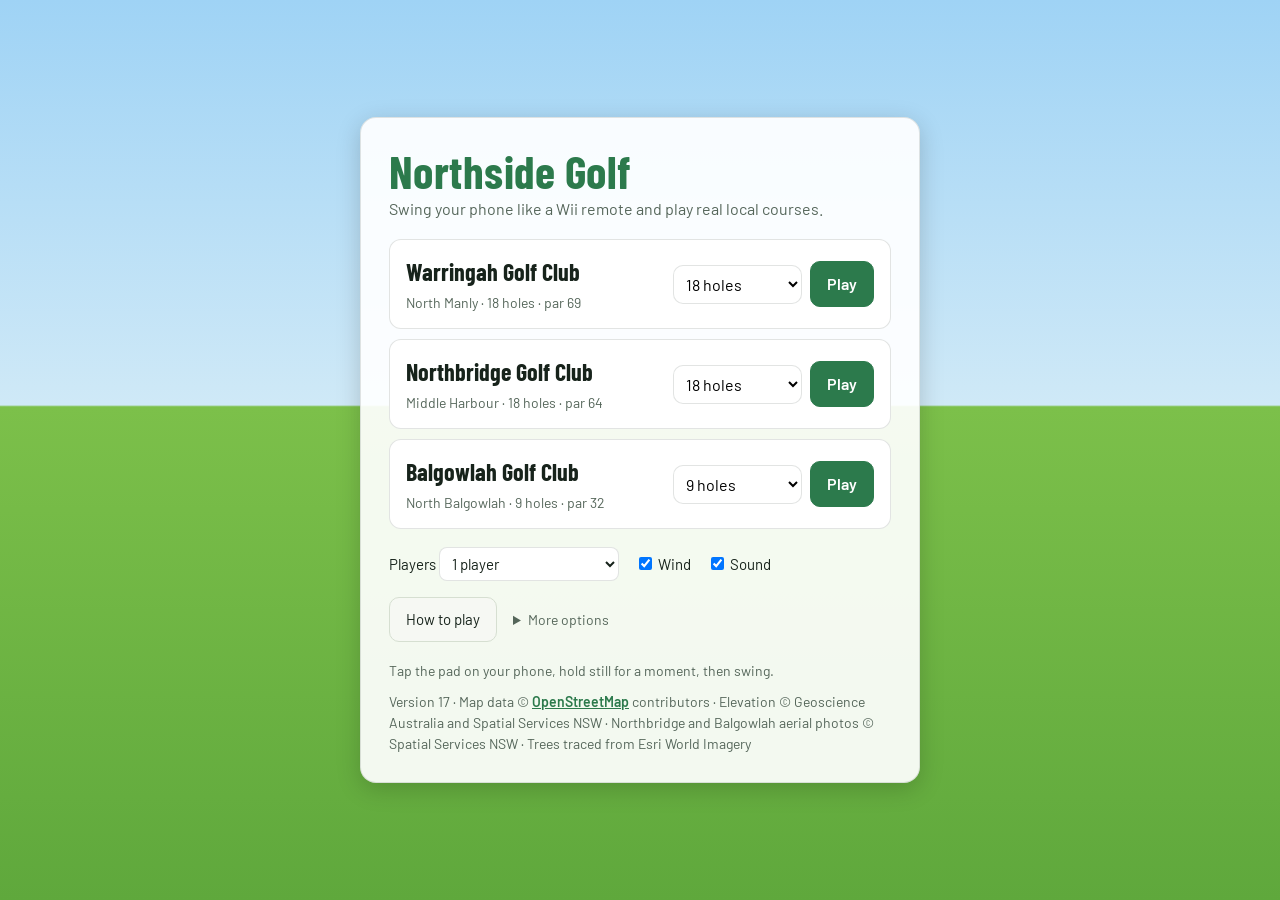
==== commit de5bc7ea: "Add files via upload" ====
--- a/index.html
+++ b/index.html
@@ -200,7 +200,10 @@
         <div><b>Northbridge Golf Club</b><br><span>Middle Harbour · 18 holes · par 64</span></div>
         <div class="acts"><button class="btnp resume" hidden>Resume</button><div class="pick"><select class="roundSel" aria-label="Round"></select><button class="primary play">Play</button></div></div>
       </div>
-      <div class="course soon"><div><b>Balgowlah Golf Club</b><br><span>9 holes · coming next</span></div></div>
+      <div class="course" data-course="balgowlah" data-name="Balgowlah">
+        <div><b>Balgowlah Golf Club</b><br><span>North Balgowlah · 9 holes · par 32</span></div>
+        <div class="acts"><button class="btnp resume" hidden>Resume</button><div class="pick"><select class="roundSel" aria-label="Round"></select><button class="primary play">Play</button></div></div>
+      </div>
     </div>
     <div class="opts">
       <label>Players <select id="playersSel"><option value="1">1 player</option><option value="2">2 players (two phones)</option></select></label>
@@ -211,7 +214,7 @@
         <label>Hook and slice <select id="curveSel"><option value="off">Off</option><option value="gentle">Gentle</option><option value="full">Full</option></select></label>
         <a href="lab.html">Swing Lab (fine-tune your swing)</a></div></details>
     </div>
-    <div class="menuFoot"><span>Tap the pad on your phone, hold still for a moment, then swing.</span><span><span id="ver"></span> · Map data © <a href="https://www.openstreetmap.org/copyright" target="_blank" rel="noopener">OpenStreetMap</a> contributors · Elevation © Geoscience Australia and Spatial Services NSW · Northbridge aerial photo © Spatial Services NSW · Trees traced from Esri World Imagery</span></div>
+    <div class="menuFoot"><span>Tap the pad on your phone, hold still for a moment, then swing.</span><span><span id="ver"></span> · Map data © <a href="https://www.openstreetmap.org/copyright" target="_blank" rel="noopener">OpenStreetMap</a> contributors · Elevation © Geoscience Australia and Spatial Services NSW · Northbridge and Balgowlah aerial photos © Spatial Services NSW · Trees traced from Esri World Imagery</span></div>
   </div>
 </div>
 
@@ -259,6 +262,8 @@
 <script src="courses/warringah-elev.js"></script>
 <script src="courses/northbridge.js"></script>
 <script src="courses/northbridge-elev.js"></script>
+<script src="courses/balgowlah.js"></script>
+<script src="courses/balgowlah-elev.js"></script>
 <script src="js/course.js"></script>
 <script src="js/terrain.js"></script>
 <script src="js/trees.js"></script>
